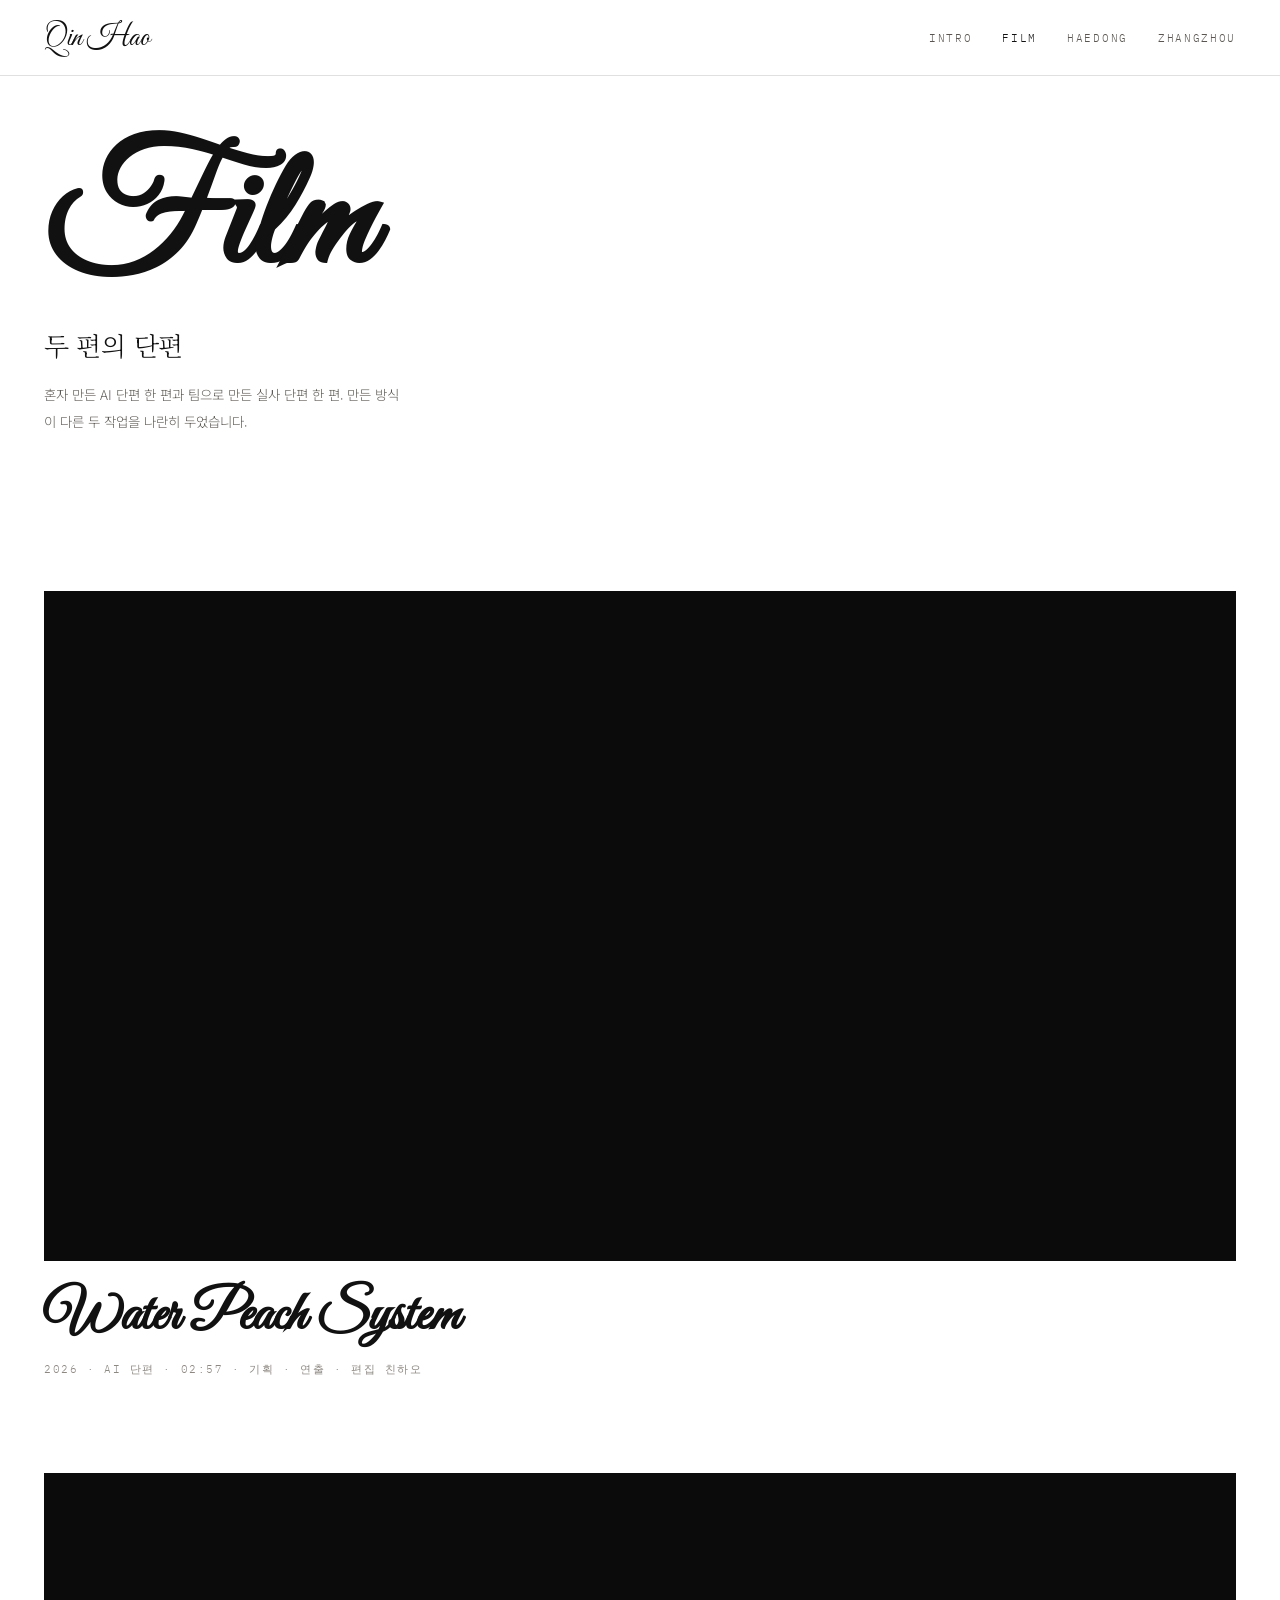
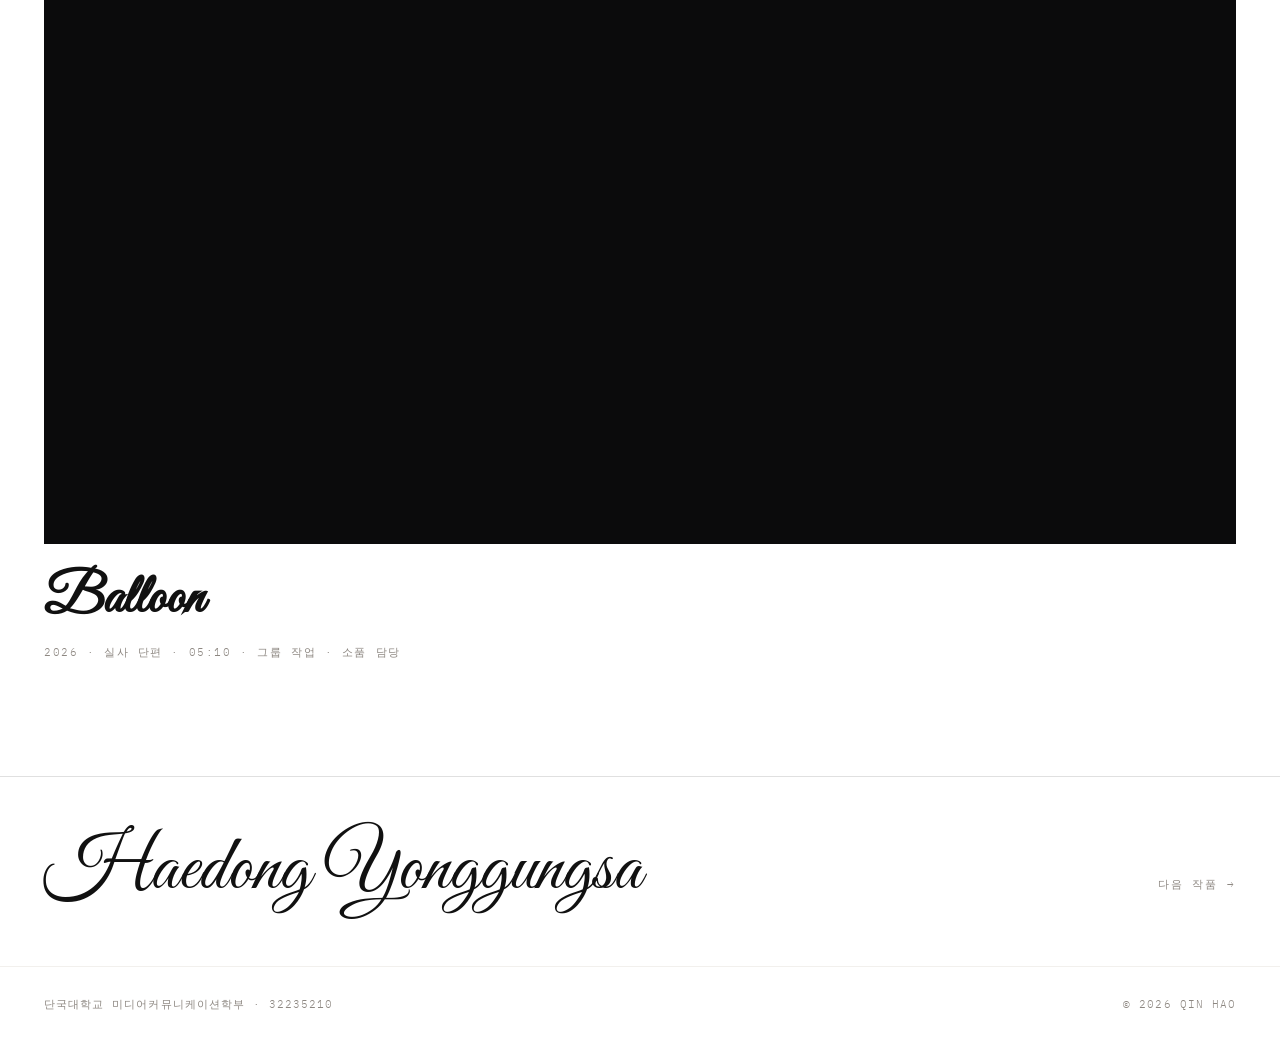
==== film.html @ 4407c4aa "portfolio: film / haedong / zhangzhou with script titles" ====
<!DOCTYPE html>
<html lang="ko"><head><meta charset="utf-8">
<meta name="viewport" content="width=device-width,initial-scale=1">
<title>Film | 친하오</title>
<link rel="stylesheet" href="style.css"></head>
<body>
<header class="menu">
  <a class="brand" href="index.html">Qin Hao</a>
  <nav>
    <a href="index.html">Intro</a>
    <a class="on" href="film.html">Film</a>
    <a href="haedong.html">Haedong</a>
    <a href="zhangzhou.html">Zhangzhou</a>
  </nav>
</header>

<section class="hero">
  <h1 class="script up">Film</h1>
  <p class="kr up d1">두 편의 단편</p>
  <p class="lede up d2">혼자 만든 AI 단편 한 편과 팀으로 만든 실사 단편 한 편. 만든 방식이 다른 두 작업을 나란히 두었습니다.</p>
</section>

<section class="films">
  <article class="film up">
    <div class="frame"><iframe src="https://www.youtube.com/embed/rHgSBtTOkzI" title="수밀도 시스템 제1화" allowfullscreen loading="lazy"></iframe></div>
    <h3>Water Peach System</h3>
    <p class="line">2026 · AI 단편 · 02:57 · 기획 · 연출 · 편집 친하오</p>
  </article>

  <article class="film up">
    <div class="frame"><iframe src="https://www.youtube.com/embed/3GRrTamVjPs" title="풍선" allowfullscreen loading="lazy"></iframe></div>
    <h3>Balloon</h3>
    <p class="line">2026 · 실사 단편 · 05:10 · 그룹 작업 · 소품 담당</p>
  </article>
</section>

<a class="next" href="haedong.html">
  <span class="script">Haedong Yonggungsa</span>
  <span class="mono">다음 작품 →</span>
</a>

<footer>
  <span>단국대학교 미디어커뮤니케이션학부 · 32235210</span>
  <span>© 2026 QIN HAO</span>
</footer>
<script src="app.js"></script>
</body></html>
---- style.css ----
@import url('https://fonts.googleapis.com/css2?family=Great+Vibes&family=Noto+Serif+KR:wght@300;400&family=Noto+Sans+KR:wght@300;400&family=IBM+Plex+Mono:wght@400&display=swap');

:root{
  --paper:#ffffff;
  --ink:#111111;
  --muted:#8d8781;
  --line:rgba(17,17,17,.13);
  --script:'Great Vibes', cursive;
  --serif:'Noto Serif KR', serif;
  --sans:'Noto Sans KR', sans-serif;
  --mono:'IBM Plex Mono', monospace;
  --ease:cubic-bezier(.22,.61,.36,1);
}
*{margin:0;padding:0;box-sizing:border-box}
body{background:var(--paper);color:var(--ink);font-family:var(--sans);font-weight:300;
  -webkit-font-smoothing:antialiased;overflow-x:hidden}
img{display:block;width:100%;height:100%;object-fit:cover;background:#f2f1ef}
a{color:inherit;text-decoration:none}

/* nav */
.menu{position:fixed;inset:0 0 auto;height:76px;display:flex;align-items:center;justify-content:space-between;
  padding:0 44px;background:rgba(255,255,255,.92);backdrop-filter:blur(10px);border-bottom:1px solid var(--line);z-index:30}
.menu .brand{font-family:var(--script);font-size:30px;line-height:1}
.menu nav{display:flex;gap:30px;font-family:var(--mono);font-size:10.5px;letter-spacing:.16em;text-transform:uppercase}
.menu nav a{color:#5a5550}
.menu nav a.on,.menu nav a:hover{color:var(--ink)}

/* hero */
.hero{padding:150px 44px 60px}
.hero .script{font-family:var(--script);font-size:clamp(64px,13vw,168px);line-height:.9;letter-spacing:.01em}
.hero .kr{margin-top:26px;font-family:var(--serif);font-size:clamp(20px,2.2vw,26px);font-weight:300;letter-spacing:-.01em}
.hero .lede{margin-top:18px;max-width:52ch;font-size:13.5px;line-height:2;color:#5c5852}

/* entries */
.entries{padding:20px 44px 120px}
.entry{display:grid;grid-template-columns:1fr 300px;gap:40px;align-items:center;
  padding:34px 0;border-top:1px solid var(--line);transition:padding .5s var(--ease)}
.entry:last-child{border-bottom:1px solid var(--line)}
.entry:hover{padding-left:18px}
.entry h2{font-family:var(--script);font-size:clamp(44px,6.6vw,92px);line-height:1;font-weight:400}
.entry .meta{font-family:var(--mono);font-size:10.5px;letter-spacing:.15em;text-transform:uppercase;
  color:var(--muted);text-align:right;line-height:2.2}

/* series hero */
.shero{position:relative;height:88svh;margin-top:76px;overflow:hidden}
.shero::after{content:'';position:absolute;inset:0;
  background:linear-gradient(to top,rgba(0,0,0,.55),rgba(0,0,0,.05) 62%)}
.shero .cap{position:absolute;left:44px;right:44px;bottom:46px;z-index:2;color:#fff}
.shero .script{font-family:var(--script);font-size:clamp(56px,11vw,150px);line-height:.92}
.shero .sub{margin-top:14px;font-family:var(--mono);font-size:10.5px;letter-spacing:.2em;text-transform:uppercase;opacity:.85}

/* works */
.works{padding:96px 44px 20px}
.work{display:grid;grid-template-columns:1fr 1fr;gap:60px;align-items:center;margin-bottom:110px}
.work.flip .pic{order:2}
.work .pic{aspect-ratio:4/5;overflow:hidden}
.work.wide{grid-template-columns:1fr;gap:0}
.work.wide .pic{aspect-ratio:16/9}
.work h3{font-family:var(--script);font-size:clamp(34px,4.4vw,60px);line-height:1.05;margin-bottom:22px}
.spec{list-style:none;border-top:1px solid var(--line)}
.spec li{display:flex;justify-content:space-between;gap:16px;padding:11px 0;border-bottom:1px solid #f0eeeb;
  font-size:12.5px;color:#3d3934}
.spec b{font-family:var(--mono);font-weight:400;font-size:9.5px;letter-spacing:.16em;text-transform:uppercase;color:#9a948c}
.work .note{margin-top:20px;font-size:13px;line-height:1.95;color:var(--muted);max-width:40ch}

/* films */
.films{padding:96px 44px 20px}
.film{margin-bottom:96px}
.film .frame{aspect-ratio:16/9;overflow:hidden;background:#0b0b0c}
.film iframe{width:100%;height:100%;border:0}
.film h3{font-family:var(--script);font-size:clamp(34px,4.4vw,58px);line-height:1.05;margin:26px 0 16px}
.film .line{font-family:var(--mono);font-size:10.5px;letter-spacing:.15em;text-transform:uppercase;color:var(--muted)}

/* next + footer */
.next{border-top:1px solid var(--line);padding:56px 44px;display:flex;justify-content:space-between;align-items:baseline}
.next .script{font-family:var(--script);font-size:clamp(40px,6vw,90px);line-height:1}
.next:hover .script{transform:translateX(12px);transition:transform .5s var(--ease)}
.next .mono{font-family:var(--mono);font-size:10.5px;letter-spacing:.18em;text-transform:uppercase;color:var(--muted)}
footer{padding:30px 44px 48px;border-top:1px solid #f2f0ed;display:flex;justify-content:space-between;
  font-family:var(--mono);font-size:10.5px;letter-spacing:.1em;color:var(--muted)}

/* motion: 위로 / 줌인 */
.up{opacity:0;transform:translateY(42px);transition:opacity .8s var(--ease),transform .9s var(--ease)}
.up.in{opacity:1;transform:none}
.zoom{overflow:hidden}
.zoom img{transform:scale(1.1);transition:transform 1.4s var(--ease)}
.zoom.in img{transform:scale(1)}
.d1{transition-delay:.12s}.d2{transition-delay:.24s}
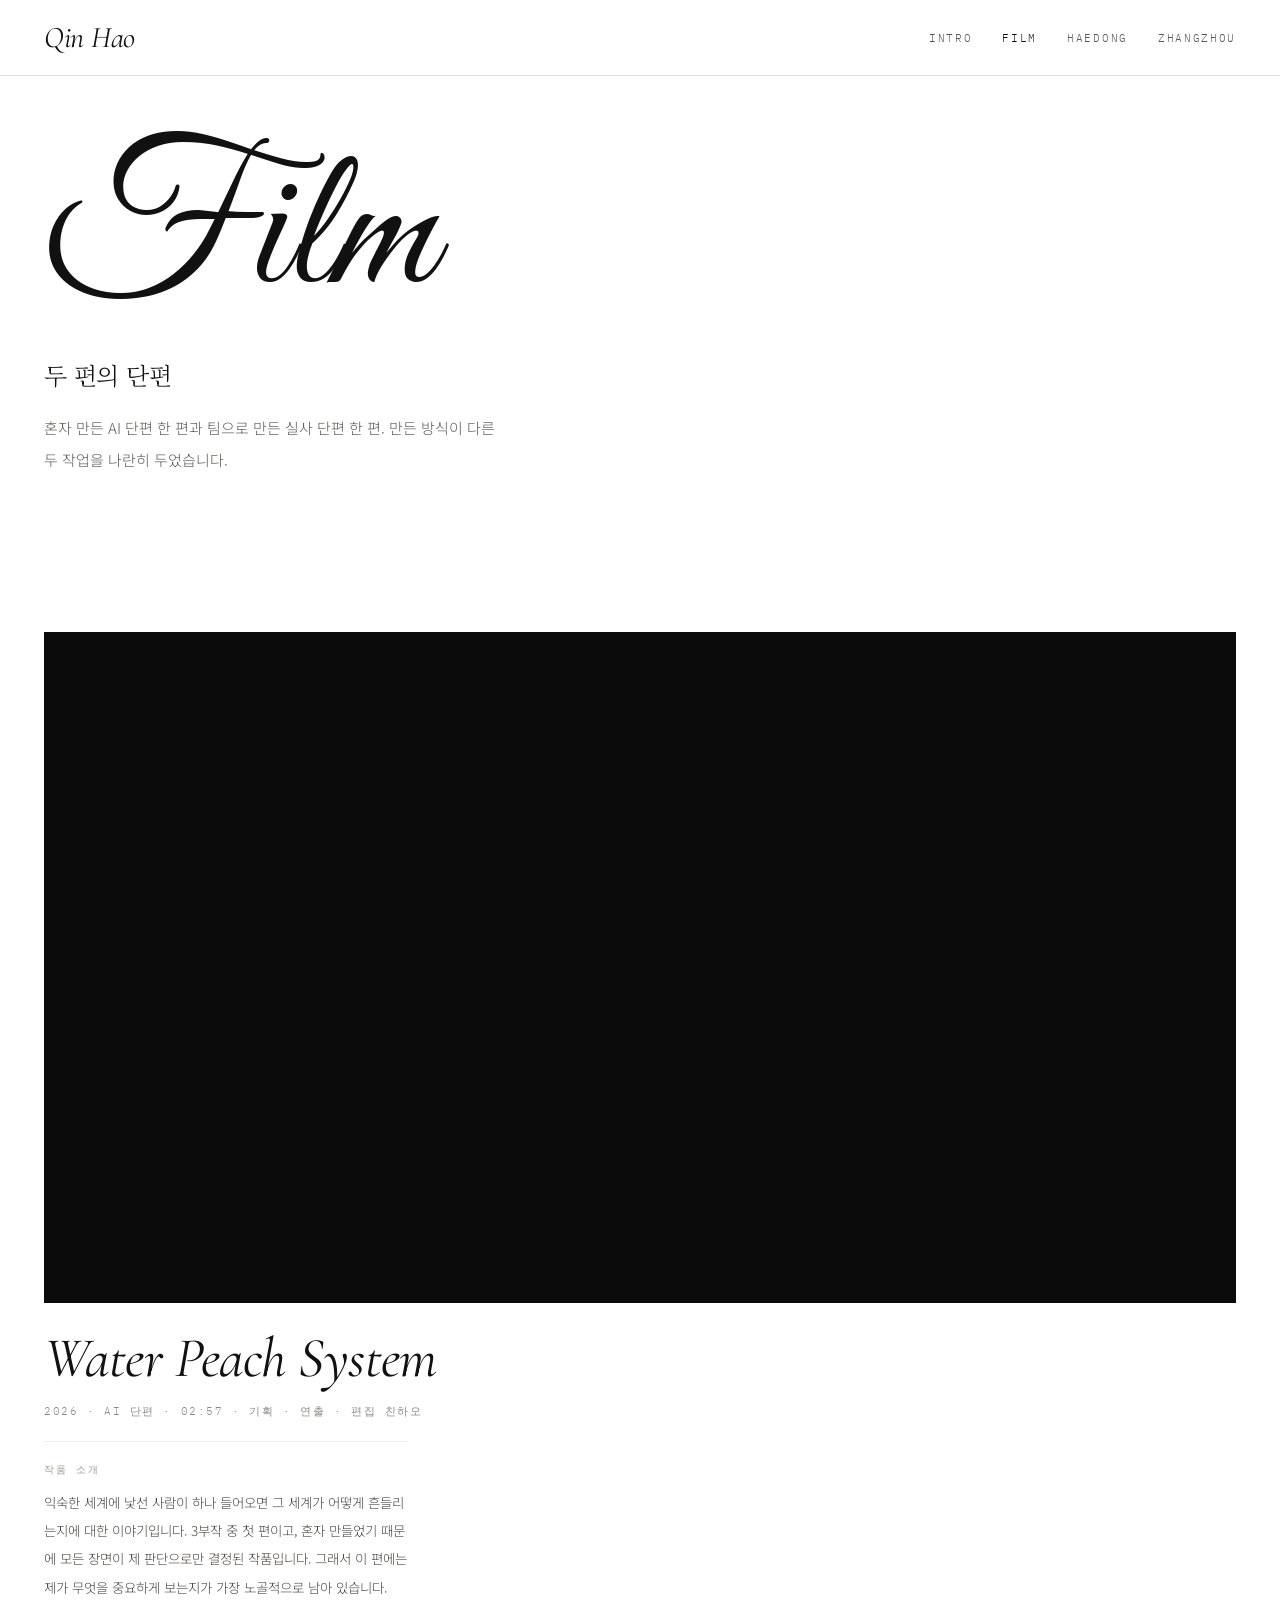
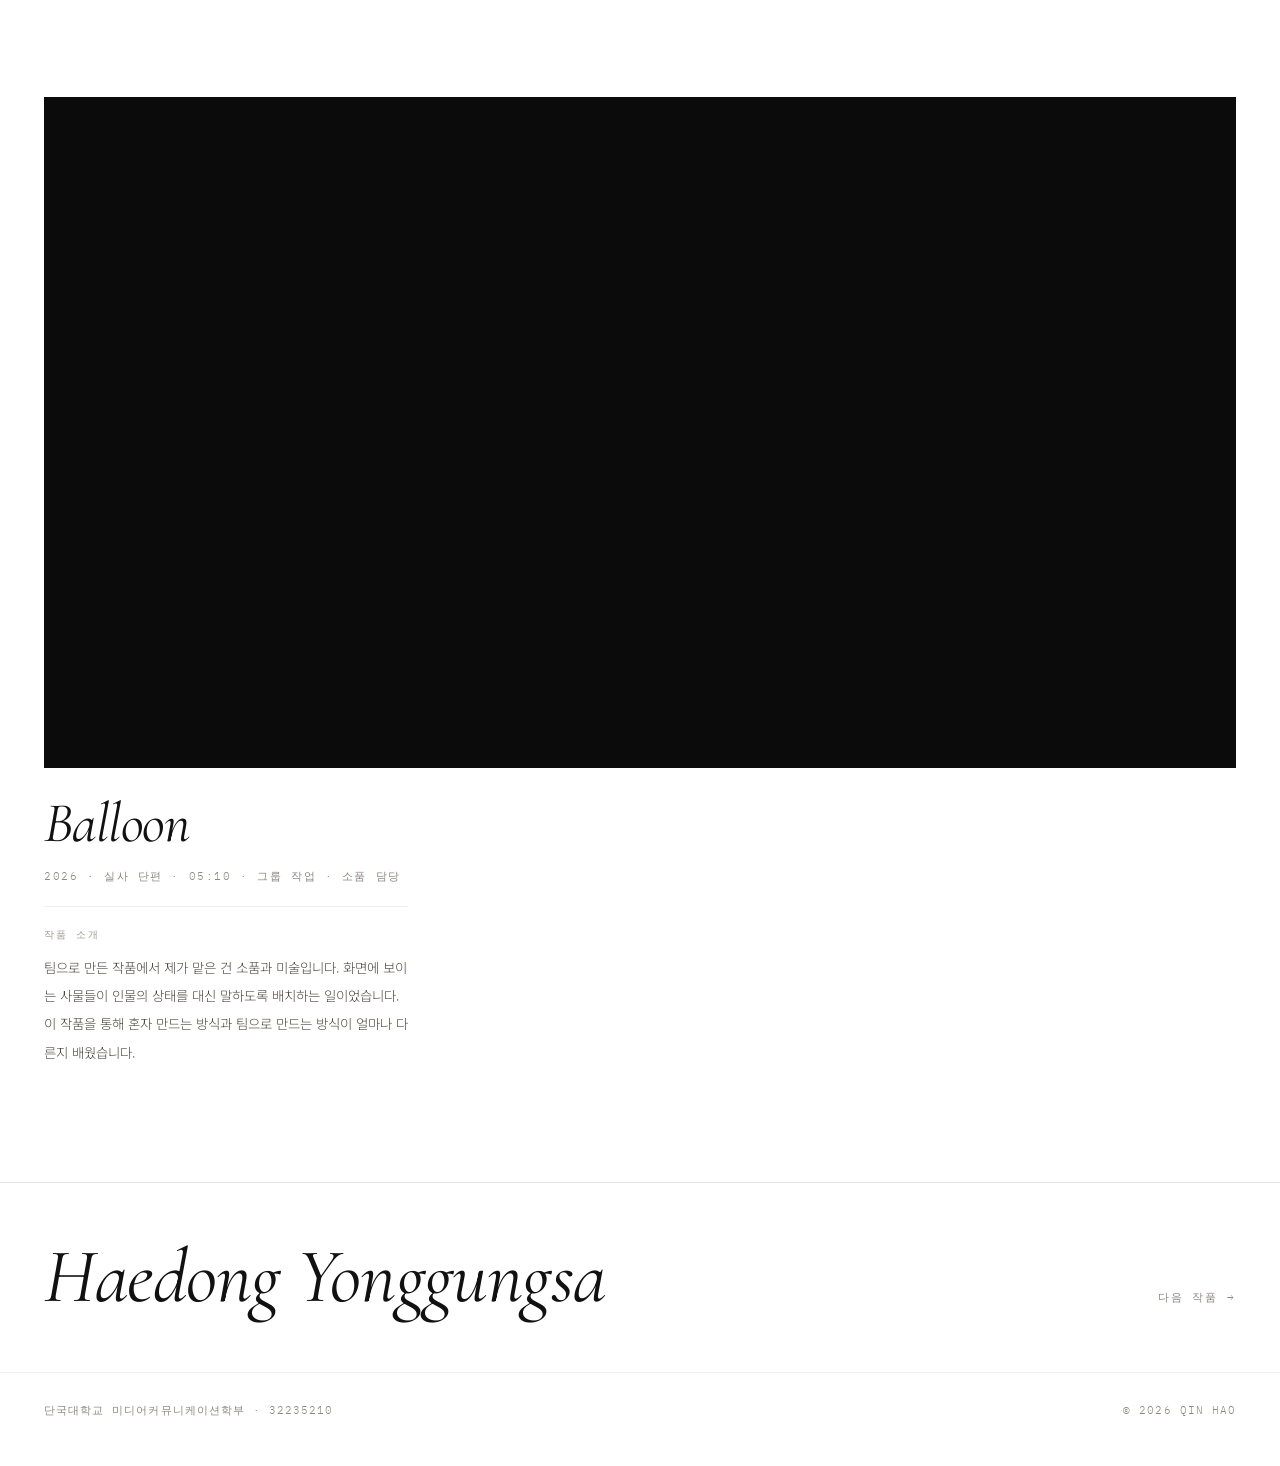
==== commit b8f1b33f: "film: intros" ====
--- a/film.html
+++ b/film.html
@@ -25,12 +25,14 @@
     <div class="frame"><iframe src="https://www.youtube.com/embed/rHgSBtTOkzI" title="수밀도 시스템 제1화" allowfullscreen loading="lazy"></iframe></div>
     <h3>Water Peach System</h3>
     <p class="line">2026 · AI 단편 · 02:57 · 기획 · 연출 · 편집 친하오</p>
+    <p class="note"><span class="note-label">작품 소개</span>익숙한 세계에 낯선 사람이 하나 들어오면 그 세계가 어떻게 흔들리는지에 대한 이야기입니다. 3부작 중 첫 편이고, 혼자 만들었기 때문에 모든 장면이 제 판단으로만 결정된 작품입니다. 그래서 이 편에는 제가 무엇을 중요하게 보는지가 가장 노골적으로 남아 있습니다.</p>
   </article>
 
   <article class="film up">
     <div class="frame"><iframe src="https://www.youtube.com/embed/3GRrTamVjPs" title="풍선" allowfullscreen loading="lazy"></iframe></div>
     <h3>Balloon</h3>
     <p class="line">2026 · 실사 단편 · 05:10 · 그룹 작업 · 소품 담당</p>
+    <p class="note"><span class="note-label">작품 소개</span>팀으로 만든 작품에서 제가 맡은 건 소품과 미술입니다. 화면에 보이는 사물들이 인물의 상태를 대신 말하도록 배치하는 일이었습니다. 이 작품을 통해 혼자 만드는 방식과 팀으로 만드는 방식이 얼마나 다른지 배웠습니다.</p>
   </article>
 </section>
 
--- a/style.css
+++ b/style.css
@@ -1,17 +1,19 @@
-@import url('https://fonts.googleapis.com/css2?family=Great+Vibes&family=Noto+Serif+KR:wght@300;400&family=Noto+Sans+KR:wght@300;400&family=IBM+Plex+Mono:wght@400&display=swap');
+@import url('https://fonts.googleapis.com/css2?family=Great+Vibes&family=Cormorant+Garamond:ital,wght@0,400;1,300;1,400&family=Noto+Serif+KR:wght@300;400&family=Noto+Sans+KR:wght@300;400&family=IBM+Plex+Mono:wght@400&display=swap');
 
 :root{
   --paper:#ffffff;
   --ink:#111111;
   --muted:#8d8781;
   --line:rgba(17,17,17,.13);
-  --script:'Great Vibes', cursive;
+  --script:'Cormorant Garamond', serif;
+  --flourish:'Great Vibes', cursive;
   --serif:'Noto Serif KR', serif;
   --sans:'Noto Sans KR', sans-serif;
   --mono:'IBM Plex Mono', monospace;
   --ease:cubic-bezier(.22,.61,.36,1);
 }
 *{margin:0;padding:0;box-sizing:border-box}
+.script,.entry h2,.film h3,.work h3,.next .script,.menu .brand{font-style:italic;font-weight:400;letter-spacing:-.01em}
 body{background:var(--paper);color:var(--ink);font-family:var(--sans);font-weight:300;
   -webkit-font-smoothing:antialiased;overflow-x:hidden}
 img{display:block;width:100%;height:100%;object-fit:cover;background:#f2f1ef}
@@ -27,9 +29,13 @@
 
 /* hero */
 .hero{padding:150px 44px 60px}
-.hero .script{font-family:var(--script);font-size:clamp(64px,13vw,168px);line-height:.9;letter-spacing:.01em}
-.hero .kr{margin-top:26px;font-family:var(--serif);font-size:clamp(20px,2.2vw,26px);font-weight:300;letter-spacing:-.01em}
-.hero .lede{margin-top:18px;max-width:52ch;font-size:13.5px;line-height:2;color:#5c5852}
+.hero .script{font-family:var(--flourish);font-style:normal;font-weight:400;font-size:clamp(72px,15.5vw,208px);line-height:.88;letter-spacing:.01em}
+.hero .kr{margin-top:32px;font-family:var(--serif);font-size:clamp(19px,2vw,24px);font-weight:300;letter-spacing:-.01em}
+.hero .lede{margin-top:20px;max-width:58ch;font-size:15px;line-height:2.15;color:#5f5a54}
+
+/* home banner */
+.banner{margin:8px 44px 0;height:min(66vh,620px);overflow:hidden}
+.banner img{width:100%;height:100%;object-fit:cover}
 
 /* entries */
 .entries{padding:20px 44px 120px}
@@ -37,31 +43,43 @@
   padding:34px 0;border-top:1px solid var(--line);transition:padding .5s var(--ease)}
 .entry:last-child{border-bottom:1px solid var(--line)}
 .entry:hover{padding-left:18px}
-.entry h2{font-family:var(--script);font-size:clamp(44px,6.6vw,92px);line-height:1;font-weight:400}
-.entry .meta{font-family:var(--mono);font-size:10.5px;letter-spacing:.15em;text-transform:uppercase;
-  color:var(--muted);text-align:right;line-height:2.2}
+.entry h2{font-family:var(--flourish);font-style:normal;font-size:clamp(50px,7.4vw,110px);line-height:1;font-weight:400}
+.entry .meta{font-family:var(--mono);font-size:11px;letter-spacing:.14em;text-transform:uppercase;
+  color:#8a847c;text-align:right;line-height:2.3}
 
-/* series hero */
-.shero{position:relative;height:88svh;margin-top:76px;overflow:hidden}
-.shero::after{content:'';position:absolute;inset:0;
-  background:linear-gradient(to top,rgba(0,0,0,.55),rgba(0,0,0,.05) 62%)}
-.shero .cap{position:absolute;left:44px;right:44px;bottom:46px;z-index:2;color:#fff}
-.shero .script{font-family:var(--script);font-size:clamp(56px,11vw,150px);line-height:.92}
-.shero .sub{margin-top:14px;font-family:var(--mono);font-size:10.5px;letter-spacing:.2em;text-transform:uppercase;opacity:.85}
+/* page head (텍스트만) */
+.head{padding:150px 44px 34px;max-width:1560px;margin:0 auto}
+.head .script{font-family:var(--script);font-size:clamp(56px,10vw,140px);line-height:.9}
+.head .sub{margin-top:16px;font-family:var(--mono);font-size:10.5px;letter-spacing:.2em;text-transform:uppercase;color:var(--muted)}
+.head .lede{margin-top:20px;max-width:54ch;font-size:13.5px;line-height:2;color:#5c5852}
 
-/* works */
-.works{padding:96px 44px 20px}
-.work{display:grid;grid-template-columns:1fr 1fr;gap:60px;align-items:center;margin-bottom:110px}
+/* works: 사진 한 장 + 옆 여백(화려체 제목 + 상세 정보) */
+.works{padding:10px 44px 50px;max-width:1560px;margin:0 auto}
+.work{display:grid;grid-template-columns:minmax(0,1fr) minmax(300px,440px);
+  gap:clamp(36px,7vw,120px);align-items:center;
+  padding:clamp(48px,6vw,92px) 0;border-top:1px solid var(--line)}
 .work.flip .pic{order:2}
-.work .pic{aspect-ratio:4/5;overflow:hidden}
-.work.wide{grid-template-columns:1fr;gap:0}
-.work.wide .pic{aspect-ratio:16/9}
-.work h3{font-family:var(--script);font-size:clamp(34px,4.4vw,60px);line-height:1.05;margin-bottom:22px}
-.spec{list-style:none;border-top:1px solid var(--line)}
-.spec li{display:flex;justify-content:space-between;gap:16px;padding:11px 0;border-bottom:1px solid #f0eeeb;
-  font-size:12.5px;color:#3d3934}
-.spec b{font-family:var(--mono);font-weight:400;font-size:9.5px;letter-spacing:.16em;text-transform:uppercase;color:#9a948c}
-.work .note{margin-top:20px;font-size:13px;line-height:1.95;color:var(--muted);max-width:40ch}
+.work.flip .txt{order:1}
+.work .pic{aspect-ratio:4/5;max-width:660px;width:100%;justify-self:end}
+.work.flip .pic{justify-self:start}
+.work.wide .pic,.pic.wide{aspect-ratio:16/9;max-width:800px}
+.work h3{font-family:var(--script);font-size:clamp(38px,5.2vw,74px);line-height:1.02;margin-bottom:28px}
+.spec{list-style:none;border-top:1px solid var(--line);max-width:360px}
+.spec li{display:flex;justify-content:space-between;gap:18px;padding:12px 0;border-bottom:1px solid #f1efec;
+  font-size:13px;color:#33302c}
+.spec b{font-family:var(--mono);font-weight:400;font-size:10px;letter-spacing:.15em;text-transform:uppercase;color:#8a847c}
+.work .note{margin-top:26px;padding-top:20px;border-top:1px solid #f1efec;font-size:13.5px;line-height:2.1;
+  color:#4a4640;max-width:47ch}
+.note-label{display:block;margin-bottom:8px;font-family:var(--mono);font-size:9.5px;letter-spacing:.2em;
+  text-transform:uppercase;color:#a09a92}
+
+@media(max-width:860px){
+  .work{grid-template-columns:1fr;gap:24px}
+  .work.flip .pic,.work.flip .txt{order:0}
+  .work .pic{justify-self:stretch;max-width:none}
+  .head,.works,.hero,.entries,.films{padding-left:22px;padding-right:22px}
+  .menu{padding:0 22px}
+}
 
 /* films */
 .films{padding:96px 44px 20px}
@@ -70,6 +88,7 @@
 .film iframe{width:100%;height:100%;border:0}
 .film h3{font-family:var(--script);font-size:clamp(34px,4.4vw,58px);line-height:1.05;margin:26px 0 16px}
 .film .line{font-family:var(--mono);font-size:10.5px;letter-spacing:.15em;text-transform:uppercase;color:var(--muted)}
+.film .note{margin-top:22px;padding-top:18px;border-top:1px solid #f1efec;font-size:13.5px;line-height:2.1;color:#4a4640;max-width:52ch}
 
 /* next + footer */
 .next{border-top:1px solid var(--line);padding:56px 44px;display:flex;justify-content:space-between;align-items:baseline}
